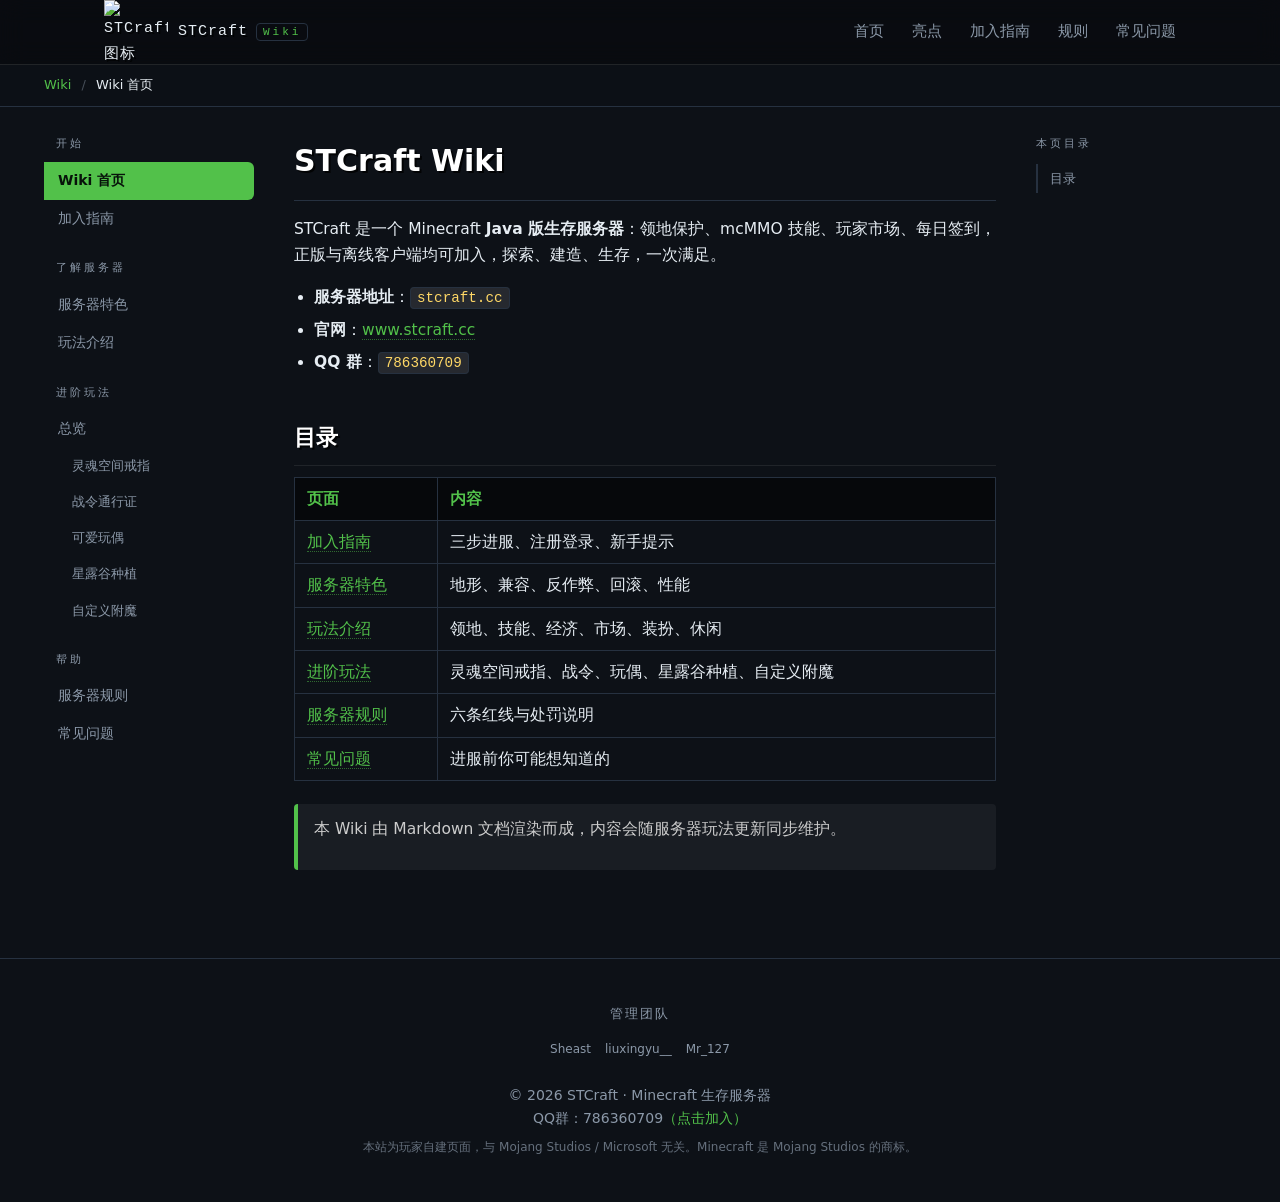
==== public/wiki.html @ 8837617e "重构站点架构：新增 Wiki 页面（Markdown 渲染），介绍内容迁移至 docs/*.md - 新增 wiki.html + js/wiki.js：hash 路由、marked 解析（含内置降级" ====
<!DOCTYPE html>
<html lang="zh-CN">
<head>
  <meta charset="UTF-8">
  <meta name="viewport" content="width=device-width, initial-scale=1.0">
  <title>Wiki — STCraft 服务器百科</title>
  <meta name="description" content="STCraft 服务器百科：加入指南、服务器特色、玩法介绍、进阶系统、规则与常见问题。">
  <link rel="icon" type="image/svg+xml" href="images/4.png">
  <link rel="stylesheet" href="css/style.css">
</head>
<body class="wiki-body">

  <!-- ============ 导航栏 ============ -->
  <header class="nav" id="top">
    <div class="container nav-inner">
      <a class="brand" href="index.html">
        <img class="brand-icon" src="images/4.png" alt="STCraft 图标" width="64" height="64">
        <span class="brand-text">STCraft<span class="brand-sub">Wiki</span></span>
      </a>
      <nav class="nav-links" id="navLinks">
        <a href="index.html">首页</a>
        <a href="index.html#highlights">亮点</a>
        <a href="#start">加入指南</a>
        <a href="#rules">规则</a>
        <a href="#faq">常见问题</a>
      </nav>
      <button class="nav-toggle" id="navToggle" aria-label="打开菜单">&#9776;</button>
    </div>
  </header>

  <!-- ============ 移动端工具条 ============ -->
  <div class="wiki-toolbar">
    <div class="wiki-toolbar-inner">
      <button class="wiki-side-toggle" id="wikiSideToggle" aria-label="打开目录">目录</button>
      <nav class="wiki-crumb" id="wikiCrumb">Wiki</nav>
    </div>
  </div>

  <!-- ============ 主体 ============ -->
  <div class="wiki-layout">

    <!-- 侧边目录 -->
    <aside class="wiki-sidebar" id="wikiSidebar">
      <div class="wiki-side-group">
        <span class="wiki-side-title">开始</span>
        <a href="#index" data-doc="index">Wiki 首页</a>
        <a href="#start" data-doc="start">加入指南</a>
      </div>
      <div class="wiki-side-group">
        <span class="wiki-side-title">了解服务器</span>
        <a href="#features" data-doc="features">服务器特色</a>
        <a href="#gameplay" data-doc="gameplay">玩法介绍</a>
      </div>
      <div class="wiki-side-group">
        <span class="wiki-side-title">进阶玩法</span>
        <a href="#advanced" data-doc="advanced">总览</a>
        <a class="wiki-side-sub" href="#advanced/soulring">灵魂空间戒指</a>
        <a class="wiki-side-sub" href="#advanced/battlepass">战令通行证</a>
        <a class="wiki-side-sub" href="#advanced/plushies">可爱玩偶</a>
        <a class="wiki-side-sub" href="#advanced/crops">星露谷种植</a>
        <a class="wiki-side-sub" href="#advanced/enchants">自定义附魔</a>
      </div>
      <div class="wiki-side-group">
        <span class="wiki-side-title">帮助</span>
        <a href="#rules" data-doc="rules">服务器规则</a>
        <a href="#faq" data-doc="faq">常见问题</a>
      </div>
    </aside>

    <!-- 正文 -->
    <main class="wiki-main">
      <article class="markdown-body" id="wikiContent">
        <p>加载中…</p>
      </article>
    </main>

    <!-- 本页目录 -->
    <aside class="wiki-toc" id="wikiToc">
      <span class="wiki-toc-title">本页目录</span>
      <nav id="wikiTocNav"></nav>
    </aside>
  </div>

  <!-- ============ 页脚 ============ -->
  <footer class="footer wiki-footer">
    <div class="container">
      <div class="footer-team">
        <span class="footer-team-label">管理团队</span>
        <div class="team-avatars" id="teamAvatars"></div>
      </div>
      <div class="footer-meta">
        <p>&copy; <span id="year">2026</span> STCraft &middot; Minecraft 生存服务器</p>
        <p id="footerContact"></p>
        <p class="footer-note">本站为玩家自建页面，与 Mojang Studios / Microsoft 无关。Minecraft 是 Mojang Studios 的商标。</p>
      </div>
    </div>
  </footer>

  <script src="https://cdnjs.cloudflare.com/ajax/libs/marked/12.0.2/marked.min.js"></script>
  <script src="js/config.js"></script>
  <script src="js/main.js"></script>
  <script src="js/wiki.js"></script>
</body>
</html>
---- public/css/style.css ----
/* ============================================================
   STCraft 服务器官网样式
   深色 Minecraft 像素风主题
   ============================================================ */

@font-face {
  font-family: 'Minecraftia';
  src: url('../assets/Minecraftia-Regular.ttf') format('truetype');
  font-weight: normal;
  font-style: normal;
}

:root {
  --bg: #0d1117;
  --bg-alt: #0f1520;
  --card: #141b26;
  --card-hover: #1a2331;
  --border: #263140;
  --text: #e6edf3;
  --muted: #8b98a8;
  --green: #52c14a;
  --green-dark: #2f7a2b;
  --green-darker: #235c20;
  --gold: #f5c542;
  --red: #e5534b;
  --radius: 12px;
  --font-pixel: "Minecraftia", monospace;
  --font-body: system-ui, -apple-system, sans-serif;
}

* {
  margin: 0;
  padding: 0;
  box-sizing: border-box;
}

html {
  scroll-behavior: smooth;
  scroll-padding-top: 84px;
}

body {
  font-family: var(--font-body);
  background: #000;
  
  color: var(--text);
  line-height: 1.7;
  -webkit-font-smoothing: antialiased;
}

h1, h2, h3, .brand {
  text-shadow: 2px 2px 0px rgba(0,0,0,0.8);
}

img {
  max-width: 100%;
}

a {
  color: var(--green);
  text-decoration: none;
}

code {
  font-family: "SFMono-Regular", Consolas, "Liberation Mono", Menlo, monospace;
  background: rgba(255, 255, 255, 0.06);
  border: 1px solid var(--border);
  border-radius: 6px;
  padding: 2px 8px;
  font-size: 0.92em;
  color: #ffd866;
}

.container {
  max-width: 1120px;
  margin: 0 auto;
  padding: 0 24px;
}

.container-narrow {
  max-width: 820px;
}

/* ============ 导航栏 ============ */

.nav {
  position: fixed;
  top: 0;
  left: 0;
  right: 0;
  z-index: 100;
  background: rgba(0, 0, 0, 0.3) !important;
  backdrop-filter: blur(12px);
  -webkit-backdrop-filter: blur(12px);
  border-bottom: 1px solid rgba(255, 255, 255, 0.1) !important;
  transition: border-color 0.25s, background 0.25s;
}

.nav.scrolled {
  border-bottom-color: var(--border);
  background: rgba(13, 17, 23, 0.96);
}

.nav-inner {
  display: flex;
  align-items: center;
  justify-content: space-between;
  height: 64px;
}

.brand {
  display: flex;
  align-items: center;
  gap: 10px;
  color: var(--text);
  font-family: var(--font-pixel);
  font-size: 15px;
  letter-spacing: 1px;
}

.brand-icon {
  image-rendering: pixelated;
}

.nav-links {
  display: flex;
  gap: 28px;
}

.nav-links a {
  color: var(--muted);
  font-size: 15px;
  transition: color 0.2s;
}

.nav-links a:hover {
  color: var(--text);
}

.nav-toggle {
  display: none;
  background: none;
  border: 1px solid var(--border);
  border-radius: 8px;
  color: var(--text);
  font-size: 20px;
  padding: 4px 12px;
  cursor: pointer;
}

/* ============ 首屏 ============ */

.hero {
  position: relative;
  padding: 80px 0;
  overflow: hidden;
  text-align: center;
}



.hero-inner {
  position: relative;
}

.hero-badge {
  display: inline-flex;
  align-items: center;
  justify-content: center;
  text-align: center;
  padding: 6px 16px;
  border: 1px solid var(--border);
  border-radius: 999px;
  background: rgba(82, 193, 74, 0.08);
  color: var(--green);
  font-size: 13px;
  letter-spacing: 1px;
  margin-bottom: 28px;
}

.hero-title {
  font-family: var(--font-pixel);
  font-size: clamp(34px, 7vw, 64px);
  letter-spacing: 4px;
  background: linear-gradient(180deg, #a8e89a 0%, var(--green) 55%, var(--green-dark) 100%);
  -webkit-background-clip: text;
  background-clip: text;
  -webkit-text-fill-color: transparent;
  color: transparent;
  text-shadow: 0 6px 24px rgba(82, 193, 74, 0.25);
  margin-bottom: 22px;
}

.hero-slogan {
  color: var(--muted);
  font-size: 17px;
  max-width: 560px;
  margin: 0 auto 36px;
}

.hero-actions {
  display: flex;
  gap: 14px;
  justify-content: center;
  flex-wrap: wrap;
  margin-bottom: 34px;
}

/* ============ 按钮 ============ */

.btn {
  -webkit-appearance: none;
  appearance: none;
  outline: none;
  box-sizing: border-box;
  line-height: 1;
  text-decoration: none;
  display: inline-flex;
  align-items: center;
  justify-content: center;
  text-align: center;
  padding: 0px 24px 20px 24px;
  font-size: 16px;
  font-weight: 600;
  cursor: pointer;
  border-style: solid;
  border-width: 4px 4px 6px 4px;
  border-image-slice: 2 2 3 2 fill;
  border-image-source: url('../images/ui/button.png');
  background: none;
  border-radius: 0;
  color: #fff;
  font-family: var(--font-pixel);
  text-shadow: 2px 2px 0px #383838;
  image-rendering: pixelated;
  transition: transform 0.1s;
}

.btn-primary, .btn-ghost {
  box-shadow: none;
}

.btn:hover {
  border-image-source: url('../images/ui/button_highlighted.png');
  transform: translateY(-2px);
  color: #fff0a0;
}

.btn:active {
  transform: translateY(2px);
}

/* ============ 地址框 ============ */

.address-box {
  display: inline-flex;
  align-items: center;
  gap: 14px;
  padding: 12px 20px;
  background: var(--card);
  border: 1px solid var(--border);
  border-radius: var(--radius);
  cursor: pointer;
  transition: border-color 0.2s;
  user-select: none;
}

.address-box:hover {
  border-color: var(--green);
}

.address-label {
  color: var(--muted);
  font-size: 13px;
}

.address-box code {
  background: none;
  border: none;
  padding: 0;
  font-size: 16px;
  color: #ffd866;
}

.hero-contact {
  margin-top: 22px;
  display: flex;
  justify-content: center;
  align-items: center;
  gap: 16px;
  flex-wrap: wrap;
}

.contact-chip {
  display: inline-flex;
  align-items: center;
  gap: 6px;
  padding: 8px 18px;
  border: 1px solid var(--border);
  border-radius: 999px;
  background: rgba(82, 193, 74, 0.08);
  color: var(--text);
  font-size: 14px;
  transition: border-color 0.2s, background 0.2s;
}

.contact-chip:hover {
  border-color: var(--green);
  background: rgba(82, 193, 74, 0.16);
}

.qq-number {
  display: inline-flex;
  align-items: center;
  gap: 8px;
  color: var(--muted);
  font-size: 14px;
}

.qq-number code {
  font-size: 14px;
}

/* ============ 状态栏 ============ */

.status {
  padding: 26px 0 54px;
  background: transparent;
  
}

.status-grid {
  display: grid;
  grid-template-columns: repeat(4, 1fr);
  gap: 16px;
}

.status-card {
  background: #110211;
  border: 4px solid #2a0a2a;
  border-radius: 0;
  box-shadow: inset 0 0 0 2px #3c146e, inset 0 0 0 4px #1a053a, 0 4px 12px rgba(0,0,0,0.5);
  padding: 18px 20px;
  display: flex;
  flex-direction: column;
  gap: 6px;
  position: relative;
}

.status-card::before {
  content: "";
  position: absolute;
  inset: -8px;
  border: 4px solid #110211;
  pointer-events: none;
}

.status-label {
  color: var(--muted);
  font-size: 13px;
}

.status-value {
  font-size: 18px;
  font-weight: 700;
  display: flex;
  align-items: center;
  gap: 8px;
}

.pixel-text {
  font-family: var(--font-pixel);
}

.dot {
  width: 10px;
  height: 10px;
  border-radius: 50%;
  background: var(--muted);
  flex: none;
}

.dot.online {
  background: var(--green);
  box-shadow: 0 0 0 0 rgba(82, 193, 74, 0.6);
  animation: pulse 2s infinite;
}

.dot.offline {
  background: var(--red);
}

@keyframes pulse {
  0% { box-shadow: 0 0 0 0 rgba(82, 193, 74, 0.55); }
  70% { box-shadow: 0 0 0 9px rgba(82, 193, 74, 0); }
  100% { box-shadow: 0 0 0 0 rgba(82, 193, 74, 0); }
}

.status-note {
  margin-top: 14px;
  text-align: center;
  color: var(--muted);
  font-size: 12px;
}

/* ============ 通用 Section ============ */

.section {
  padding: 88px 0;
}

.section-alt {
  background: transparent;
}

.section-title {
  font-size: 30px;
  text-align: center;
  letter-spacing: 2px;
}

.section-title::after {
  content: "";
  display: block;
  width: 48px;
  height: 4px;
  margin: 14px auto 0;
  background: var(--green);
  border-radius: 2px;
  image-rendering: pixelated;
}

.section-subtitle {
  text-align: center;
  color: var(--muted);
  margin-top: 12px;
  margin-bottom: 44px;
}

/* ============ 卡片网格 ============ */

.grid {
  display: grid;
  gap: 18px;
}

.grid-3 {
  grid-template-columns: repeat(3, 1fr);
}

.grid-4 {
  grid-template-columns: repeat(4, 1fr);
}

.grid-5 {
  grid-template-columns: repeat(5, 1fr);
}

.grid-6 {
  grid-template-columns: repeat(6, 1fr);
}

.card {
  background: #7a7a7a;
  border-style: solid;
  border-width: 4px;
  border-color: #aaaaaa #373737 #373737 #aaaaaa;
  border-radius: 0;
  padding: 26px 22px;
  transition: transform 0.2s, background 0.2s;
  color: #f0f0f0;
  box-shadow: 4px 4px 0 rgba(0,0,0,0.4);
}

.card h3 {
  color: var(--green);
  text-shadow: 1px 1px 0px #222;
}
.card p {
  color: #ffffff;
}

.card:hover {
  transform: translateY(-4px);
  background: #8b8b8b;
}

.card-sm {
  padding: 22px 18px;
}

.card-icon {
  font-size: 30px;
  margin-bottom: 14px;
}

img.card-icon {
  height: 48px;
  width: auto;
  image-rendering: pixelated;
  image-rendering: crisp-edges;
  display: block;
}

.card-canvas {
  width: 64px;
  height: 64px;
  margin-bottom: 14px;
  position: relative;
}

.card-canvas canvas {
  width: 100%;
  height: 100%;
  image-rendering: pixelated;
  outline: none;
}

.card h3 {
  font-size: 17px;
  margin-bottom: 8px;
}

.card p {
  color: #ffffff;
  font-size: 14px;
}

/* ============ 加入指南 ============ */

.steps {
  display: flex;
  flex-direction: column;
  gap: 18px;
  max-width: 760px;
  margin: 0 auto;
}

.step {
  display: flex;
  gap: 20px;
  padding: 24px;
}

.step-num {
  flex: none;
  width: 44px;
  height: 44px;
  display: flex;
  align-items: center;
  justify-content: center;
  font-family: var(--font-pixel);
  font-size: 16px;
  color: #07130a;
  background: linear-gradient(180deg, #63cf5a, var(--green-dark));
  border-radius: 10px;
  box-shadow: 0 3px 0 var(--green-darker);
}

.step-body {
  flex: 1;
}

.step-body h3 {
  font-size: 17px;
  margin-bottom: 6px;
}

.step-body p {
  color: var(--muted);
  font-size: 14px;
}

.code-line {
  display: flex;
  align-items: center;
  gap: 10px;
  margin-top: 10px;
}

.code-line code {
  flex: 1;
  padding: 8px 12px;
}

.btn-copy {
  flex: none;
  background: rgba(255, 255, 255, 0.06);
  border: 1px solid var(--border);
  border-radius: 8px;
  color: var(--muted);
  font-size: 13px;
  padding: 7px 14px;
  cursor: pointer;
  font-family: var(--font-body);
  transition: color 0.2s, border-color 0.2s;
}

.btn-copy:hover {
  color: var(--text);
  border-color: var(--green);
}

.btn-copy.copied {
  color: var(--green);
  border-color: var(--green);
}

.tips {
  max-width: 760px;
  margin: 30px auto 0;
  background: rgba(245, 197, 66, 0.06);
  border: 1px solid rgba(245, 197, 66, 0.25);
  border-radius: var(--radius);
  padding: 22px 26px;
}

.tips h3 {
  font-size: 16px;
  margin-bottom: 10px;
  color: var(--gold);
}

.tips li {
  color: var(--muted);
  font-size: 14px;
  margin-left: 20px;
  margin-top: 4px;
}

/* ============ 规则 ============ */

.rules-list {
  max-width: 820px;
  margin: 0 auto;
  display: flex;
  flex-direction: column;
  gap: 12px;
}

.rule {
  display: flex;
  gap: 18px;
  align-items: baseline;
  padding: 18px 22px;
  font-size: 15px;
}

.rule-no {
  font-family: var(--font-pixel);
  font-size: 13px;
  color: var(--green);
  flex: none;
}

/* ============ FAQ ============ */

.faq-item {

  margin-bottom: 12px;
  overflow: hidden;
}

.faq-item summary {
  list-style: none;
  cursor: pointer;
  padding: 18px 22px;
  font-weight: 600;
  font-size: 15px;
  position: relative;
  padding-right: 52px;
  user-select: none;
}

.faq-item summary::-webkit-details-marker {
  display: none;
}

.faq-item summary::after {
  content: "+";
  position: absolute;
  right: 22px;
  top: 50%;
  transform: translateY(-50%);
  color: var(--green);
  font-size: 20px;
  transition: transform 0.2s;
}

.faq-item[open] summary::after {
  content: "−";
}


.faq-item p {
  padding: 0 22px 0px;
  color: var(--muted);
  font-size: 14px;
  max-height: 0;
  opacity: 0;
  overflow: hidden;
  transition: max-height 0.4s ease-out, opacity 0.3s ease-out, padding 0.3s ease-out;
}

.faq-item[open] p {
  padding: 0 22px 18px;
  max-height: 500px;
  opacity: 1;
}


/* ============ 页脚 ============ */

.footer {
  border-top: none;
  padding: 44px 0;
  background: transparent;
  
  text-align: center;
}

.footer-team {
  display: flex;
  flex-direction: column;
  align-items: center;
  gap: 14px;
  margin-bottom: 24px;
}

.footer-team-label {
  color: var(--muted);
  font-size: 13px;
  letter-spacing: 2px;
}

.team-avatars {
  display: flex;
  gap: 14px;
  flex-wrap: wrap;
  justify-content: center;
}

.team-member {
  display: flex;
  flex-direction: column;
  align-items: center;
  gap: 6px;
}

.team-member img {
  width: 48px;
  height: 48px;
  border-radius: 8px;
  border: 2px solid var(--border);
  image-rendering: pixelated;
  background: var(--card);
}

.team-member span {
  font-size: 12px;
  color: var(--muted);
}

.footer-meta p {
  color: var(--muted);
  font-size: 14px;
}

.footer-note {
  font-size: 12px !important;
  opacity: 0.7;
  margin-top: 6px;
}

/* ============ Toast 提示 ============ */

.toast {
  position: fixed;
  bottom: 34px;
  left: 50%;
  transform: translateX(-50%) translateY(20px);
  background: var(--card);
  border: 1px solid var(--green);
  color: var(--text);
  padding: 12px 24px;
  border-radius: 10px;
  font-size: 14px;
  opacity: 0;
  pointer-events: none;
  transition: opacity 0.25s, transform 0.25s;
  z-index: 200;
  box-shadow: 0 10px 30px rgba(0, 0, 0, 0.5);
}

.toast.show {
  opacity: 1;
  transform: translateX(-50%) translateY(0);
}

/* ============ 响应式 ============ */

@media (max-width: 960px) {
  .grid-4,
  .grid-5 {
    grid-template-columns: repeat(3, 1fr);
  }
  .status-grid {
    grid-template-columns: repeat(2, 1fr);
  }
}

@media (max-width: 860px) {
  .nav-toggle {
    display: block;
  }
  .nav-links {
    position: fixed;
    top: 64px;
    left: 0;
    right: 0;
    flex-direction: column;
    gap: 0;
    background: rgba(13, 17, 23, 0.98);
    border-bottom: 1px solid var(--border);
    padding: 8px 0;
    display: none;
  }
  .nav-links.open {
    display: flex;
  }
  .nav-links a {
    padding: 14px 24px;
    border-top: 1px solid rgba(255, 255, 255, 0.04);
  }
}

@media (max-width: 720px) {
  .grid-3,
  .grid-4,
  .grid-5 {
    grid-template-columns: repeat(2, 1fr);
  }
  .hero {
    padding: 130px 0 80px;
  }
  .section {
    padding: 64px 0;
  }
  .step {
    flex-direction: column;
    gap: 14px;
  }
}

@media (max-width: 480px) {
  .grid-3,
  .grid-4,
  .grid-5 {
    grid-template-columns: 1fr;
  }
  .status-grid {
    grid-template-columns: 1fr;
  }
  .hero-actions .btn {
  -webkit-appearance: none;
  appearance: none;
  outline: none;
    width: 100%;
  }
  .address-box {
    flex-direction: column;
    gap: 4px;
  }
}

/* ============ 全屏背景系统 ============ */
#bg-container {
  position: fixed;
  top: 0;
  left: 0;
  width: 100%;
  height: 100%;
  z-index: -2;
  pointer-events: none;
}

.bg-layer {
  position: absolute;
  top: 0;
  left: 0;
  width: 100%;
  height: 100%;
  background-size: cover;
  background-position: center;
  background-repeat: no-repeat;
  opacity: 0;
  transition: opacity 0.8s ease-in-out;
}

.bg-layer.active {
  opacity: 1;
}

#bg-overlay {
  position: absolute;
  top: 0;
  left: 0;
  width: 100%;
  height: 100%;
  background: rgba(0, 0, 0, 0.4);
  z-index: 1;
}

/* Scroll Snap */
html {
  
}

.snap-section {
  
  min-height: 100vh;
  display: flex;
  flex-direction: column;
  justify-content: center;
  align-items: center;
}

.snap-section > .container {
  width: 100%;
}

.nav-links a.active {
  color: var(--green);
  font-weight: bold;
  text-shadow: 0 0 8px rgba(82, 193, 74, 0.6);
}

.glass-panel {
  background: rgba(0, 0, 0, 0.6);
  backdrop-filter: blur(16px);
  -webkit-backdrop-filter: blur(16px);
  border: 1px solid rgba(255, 255, 255, 0.15);
  border-radius: 12px;
  padding: 24px;
  color: #fff;
  box-shadow: 0 8px 32px rgba(0,0,0,0.3);
}

details.glass-panel {
  margin-bottom: 16px;
}
details.glass-panel summary {
  cursor: pointer;
  font-weight: bold;
  font-size: 1.1em;
  outline: none;
}
details.glass-panel p {
  margin-top: 16px;
  color: #ccc;
}


/* ============ 自定义附魔 ============ */

.enchant-container {
  display: flex;
  flex-direction: row;
  height: 60vh;
  margin-top: 20px;
  overflow: hidden;
  padding: 0;
}

.enchant-tabs {
  list-style: none;
  width: 200px;
  background: rgba(0, 0, 0, 0.4);
  border-right: 1px solid var(--border);
  overflow-y: auto;
}

.enchant-tabs li {
  padding: 16px 20px;
  cursor: pointer;
  color: var(--muted);
  font-weight: bold;
  border-bottom: 1px solid rgba(255,255,255,0.05);
  transition: all 0.2s;
}

.enchant-tabs li:hover {
  background: rgba(255, 255, 255, 0.1);
  color: #fff;
}

.enchant-tabs li.active {
  background: var(--green);
  color: #000;
  text-shadow: none;
}

.enchant-content {
  flex: 1;
  overflow-y: auto;
  padding: 20px;
}

.enchant-table {
  width: 100%;
  border-collapse: collapse;
  color: #fff;
}

.enchant-table th, .enchant-table td {
  padding: 12px;
  border: 1px solid var(--border);
  text-align: left;
}

.enchant-table th {
  background: rgba(0, 0, 0, 0.6);
  font-weight: bold;
  color: var(--green);
}

.enchant-table tr:nth-child(even) {
  background: rgba(255, 255, 255, 0.05);
}

.enchant-table tr:hover {
  background: rgba(255, 255, 255, 0.1);
}

@media (max-width: 768px) {
  .enchant-container {
    flex-direction: column;
  }
  .enchant-tabs {
    width: 100%;
    display: flex;
    overflow-x: auto;
    border-right: none;
    border-bottom: 1px solid var(--border);
  }
  .enchant-tabs li {
    white-space: nowrap;
    border-bottom: none;
    border-right: 1px solid rgba(255,255,255,0.05);
  }
}


/* ============ 模态框与点击卡片 ============ */

.clickable-card {
  cursor: pointer;
  position: relative;
}
.clickable-card::after {
  content: "点击查看";
  position: absolute;
  bottom: 12px;
  right: 16px;
  font-size: 12px;
  color: var(--green);
  opacity: 0;
  transition: opacity 0.2s;
}
.clickable-card:hover::after {
  opacity: 1;
}

.modal-overlay {
  position: fixed;
  top: 0; left: 0; width: 100vw; height: 100vh;
  background: rgba(0, 0, 0, 0.7);
  backdrop-filter: blur(8px);
  -webkit-backdrop-filter: blur(8px);
  z-index: 9999;
  display: flex;
  align-items: center;
  justify-content: center;
  opacity: 0;
  pointer-events: none;
  transition: opacity 0.3s;
}
.modal-overlay.show {
  opacity: 1;
  pointer-events: auto;
}

.modal-box {
  width: 90%;
  max-width: 900px;
  max-height: 85vh;
  background: rgba(20, 20, 20, 0.85);
  border: 1px solid var(--border);
  border-radius: 8px;
  padding: 0;
  position: relative;
  display: none;
  flex-direction: column;
}
.modal-box.active {
  display: flex;
}

.modal-close {
  position: absolute;
  top: 12px; right: 16px;
  background: none; border: none;
  color: #aaa;
  font-size: 28px;
  cursor: pointer;
  z-index: 10;
  transition: color 0.2s;
}
.modal-close:hover {
  color: #fff;
}

.modal-title {
  padding: 20px 24px;
  border-bottom: 1px solid rgba(255,255,255,0.1);
  margin: 0;
  font-size: 20px;
  color: var(--green);
}

.modal-body {
  padding: 24px;
  overflow-y: auto;
  color: #e0e0e0;
  font-size: 15px;
  line-height: 1.6;
}

.markdown-body h1, .markdown-body h2, .markdown-body h3 {
  color: #fff;
  margin-top: 1.5em;
  margin-bottom: 0.5em;
}
.markdown-body h1:first-child, .markdown-body h2:first-child {
  margin-top: 0;
}
.markdown-body p {
  margin-bottom: 1em;
}
.markdown-body table {
  width: 100%;
  border-collapse: collapse;
  margin-bottom: 1.5em;
}
.markdown-body th, .markdown-body td {
  border: 1px solid var(--border);
  padding: 8px 12px;
  text-align: left;
}
.markdown-body th {
  background: rgba(0,0,0,0.5);
  color: var(--green);
}
.markdown-body blockquote {
  border-left: 4px solid var(--green);
  padding-left: 16px;
  margin: 0 0 16px 0;
  color: #ccc;
  background: rgba(255,255,255,0.05);
  padding: 12px 16px;
  border-radius: 4px;
}
.markdown-body hr {
  border: 0;
  border-top: 1px solid rgba(255,255,255,0.1);
  margin: 20px 0;
}
.markdown-body ul {
  padding-left: 20px;
  margin-bottom: 1em;
}

/* Adjust enchants container for modal */
#modal-enchants .enchant-container {
  height: 60vh;
  margin-top: 0;
  border-top: 1px solid rgba(255,255,255,0.1);
}

.markdown-body code {
  background: rgba(255, 255, 255, 0.1);
  padding: 2px 6px;
  border-radius: 4px;
  font-family: monospace;
}

/* ============ Wiki 页面 ============ */

.wiki-body {
  background: var(--bg);
}

.brand-sub {
  color: var(--green);
  font-size: 11px;
  letter-spacing: 3px;
  margin-left: 8px;
  padding: 2px 6px;
  border: 1px solid var(--border);
  border-radius: 4px;
  text-shadow: none;
}

.wiki-toolbar {
  position: sticky;
  top: 64px;
  z-index: 90;
  margin-top: 64px;
  background: rgba(13, 17, 23, 0.95);
  border-bottom: 1px solid var(--border);
  backdrop-filter: blur(8px);
}

.wiki-toolbar-inner {
  max-width: 1240px;
  margin: 0 auto;
  padding: 10px 24px;
  display: flex;
  align-items: center;
  gap: 14px;
}

.wiki-crumb {
  font-size: 13px;
  color: var(--muted);
}

.wiki-crumb a {
  color: var(--green);
}

.wiki-crumb .sep {
  opacity: 0.45;
  margin: 0 6px;
}

.wiki-crumb .now {
  color: var(--text);
}

.wiki-side-toggle {
  display: none;
  background: none;
  border: 1px solid var(--border);
  border-radius: 8px;
  color: var(--text);
  font-size: 13px;
  padding: 5px 14px;
  cursor: pointer;
}

.wiki-side-toggle:hover {
  border-color: var(--green);
  color: var(--green);
}

.wiki-layout {
  max-width: 1240px;
  margin: 0 auto;
  padding: 28px 24px 72px;
  display: grid;
  grid-template-columns: 210px minmax(0, 1fr) 200px;
  gap: 40px;
  align-items: start;
}

/* 侧栏 */

.wiki-sidebar {
  position: sticky;
  top: 122px;
  max-height: calc(100vh - 150px);
  overflow-y: auto;
}

.wiki-side-group {
  margin-bottom: 22px;
}

.wiki-side-title {
  display: block;
  font-size: 11px;
  letter-spacing: 3px;
  color: var(--muted);
  margin-bottom: 8px;
  padding-left: 12px;
}

.wiki-sidebar a {
  display: block;
  padding: 7px 12px;
  color: var(--muted);
  font-size: 14px;
  border-left: 2px solid transparent;
  border-radius: 0 6px 6px 0;
  transition: color 0.18s, background 0.18s;
}

.wiki-sidebar a:hover {
  color: #fff;
  background: rgba(255, 255, 255, 0.05);
}

.wiki-sidebar a.active {
  color: #07130a;
  background: var(--green);
  border-left-color: var(--green);
  font-weight: 600;
  text-shadow: none;
}

.wiki-sidebar a.wiki-side-sub {
  padding-left: 26px;
  font-size: 13px;
}

/* 正文 */

.wiki-main {
  min-width: 0;
}

.wiki-loading {
  color: var(--muted);
}

.wiki-main .markdown-body {
  font-size: 15.5px;
}

.wiki-main .markdown-body [id] {
  scroll-margin-top: 30px;
}

.wiki-main .markdown-body h1 {
  font-size: 30px;
  margin-top: 0;
  padding-bottom: 14px;
  border-bottom: 1px solid var(--border);
}

.wiki-main .markdown-body h2 {
  font-size: 22px;
  margin-top: 2em;
  padding-bottom: 8px;
  border-bottom: 1px solid rgba(255, 255, 255, 0.08);
}

.wiki-main .markdown-body h2:first-child {
  margin-top: 0;
}

.wiki-main .markdown-body h3 {
  font-size: 17px;
  color: var(--green);
}

.wiki-main .markdown-body li {
  margin-bottom: 6px;
}

.wiki-main .markdown-body ol {
  padding-left: 22px;
  margin-bottom: 1em;
}

.wiki-main .markdown-body li > ul,
.wiki-main .markdown-body li > ol {
  margin: 6px 0;
}

.wiki-main .markdown-body a {
  color: var(--green);
  border-bottom: 1px dotted rgba(82, 193, 74, 0.5);
}

.wiki-main .markdown-body a:hover {
  border-bottom-style: solid;
}

.wiki-main .markdown-body img {
  max-width: 100%;
  border-radius: 8px;
  border: 1px solid var(--border);
  margin: 6px 4px 14px;
}

.wiki-main .markdown-body h2 ~ .enchant-container {
  height: 70vh;
}

/* 本页目录 */

.wiki-toc {
  position: sticky;
  top: 122px;
  max-height: calc(100vh - 150px);
  overflow-y: auto;
  font-size: 13px;
}

.wiki-toc.is-empty {
  display: none;
}

.wiki-toc-title {
  display: block;
  font-size: 11px;
  letter-spacing: 3px;
  color: var(--muted);
  margin-bottom: 10px;
}

.wiki-toc nav a {
  display: block;
  padding: 5px 0 5px 12px;
  color: var(--muted);
  border-left: 2px solid var(--border);
  line-height: 1.5;
}

.wiki-toc nav a.is-sub {
  padding-left: 24px;
}

.wiki-toc nav a:hover {
  color: var(--green);
  border-left-color: var(--green);
}

.wiki-footer {
  border-top: 1px solid var(--border);
}

/* 响应式 */

@media (max-width: 1100px) {
  .wiki-layout {
    grid-template-columns: 200px minmax(0, 1fr);
  }
  .wiki-toc {
    display: none;
  }
}

@media (max-width: 860px) {
  .wiki-side-toggle {
    display: inline-block;
  }

  .wiki-toolbar {
    top: 64px;
  }

  .wiki-layout {
    grid-template-columns: minmax(0, 1fr);
    padding-top: 20px;
  }

  .wiki-sidebar {
    position: fixed;
    top: 107px;
    left: 0;
    bottom: 0;
    width: 264px;
    max-height: none;
    padding: 20px 16px;
    background: var(--bg);
    border-right: 1px solid var(--border);
    transform: translateX(-100%);
    transition: transform 0.25s ease;
    z-index: 95;
    overflow-y: auto;
  }

  .wiki-sidebar.open {
    transform: none;
    box-shadow: 8px 0 24px rgba(0, 0, 0, 0.5);
  }

  .wiki-main .markdown-body {
    font-size: 15px;
  }
}

/* ============ 首页：亮点卡片 / 玩法速览 / 加入条 ============ */

a.card-link {
  display: block;
  color: var(--text);
  transition: transform 0.2s, border-color 0.2s, background 0.2s;
}

a.card-link:hover {
  transform: translateY(-4px);
  border-color: var(--green);
  background: var(--card-hover);
}

.card-more {
  display: inline-block;
  margin-top: 12px;
  font-size: 13px;
  color: var(--green);
}

.chip-cloud {
  display: flex;
  flex-wrap: wrap;
  gap: 12px;
  justify-content: center;
  margin-top: 8px;
}

.chip {
  padding: 9px 18px;
  border: 1px solid var(--border);
  border-radius: 999px;
  background: rgba(0, 0, 0, 0.35);
  color: var(--text);
  font-size: 14px;
  transition: border-color 0.18s, color 0.18s, transform 0.18s;
}

.chip:hover {
  border-color: var(--green);
  color: var(--green);
  transform: translateY(-2px);
}

.chip-note {
  margin-top: 26px;
  text-align: center;
}

.chip-note a {
  color: var(--green);
  font-size: 15px;
}

.join-band {
  padding: 32px;
  display: flex;
  flex-direction: column;
  gap: 12px;
}

.join-step {
  display: flex;
  align-items: center;
  gap: 14px;
  margin-top: 8px;
}

.join-step-no {
  flex: none;
  width: 30px;
  height: 30px;
  display: flex;
  align-items: center;
  justify-content: center;
  border-radius: 50%;
  background: var(--green);
  color: #07130a;
  font-weight: bold;
  font-size: 14px;
  text-shadow: none;
}

.join-step-text {
  color: var(--text);
  font-size: 15px;
}

.join-band .code-line {
  margin-top: 0;
}

.join-more {
  align-self: flex-start;
  margin-top: 14px;
  color: var(--green);
  font-size: 15px;
  border-bottom: 1px dotted rgba(82, 193, 74, 0.5);
}

.join-more:hover {
  border-bottom-style: solid;
}

@media (max-width: 720px) {
  .join-band {
    padding: 22px 18px;
  }
  .chip {
    padding: 7px 14px;
    font-size: 13px;
  }
}
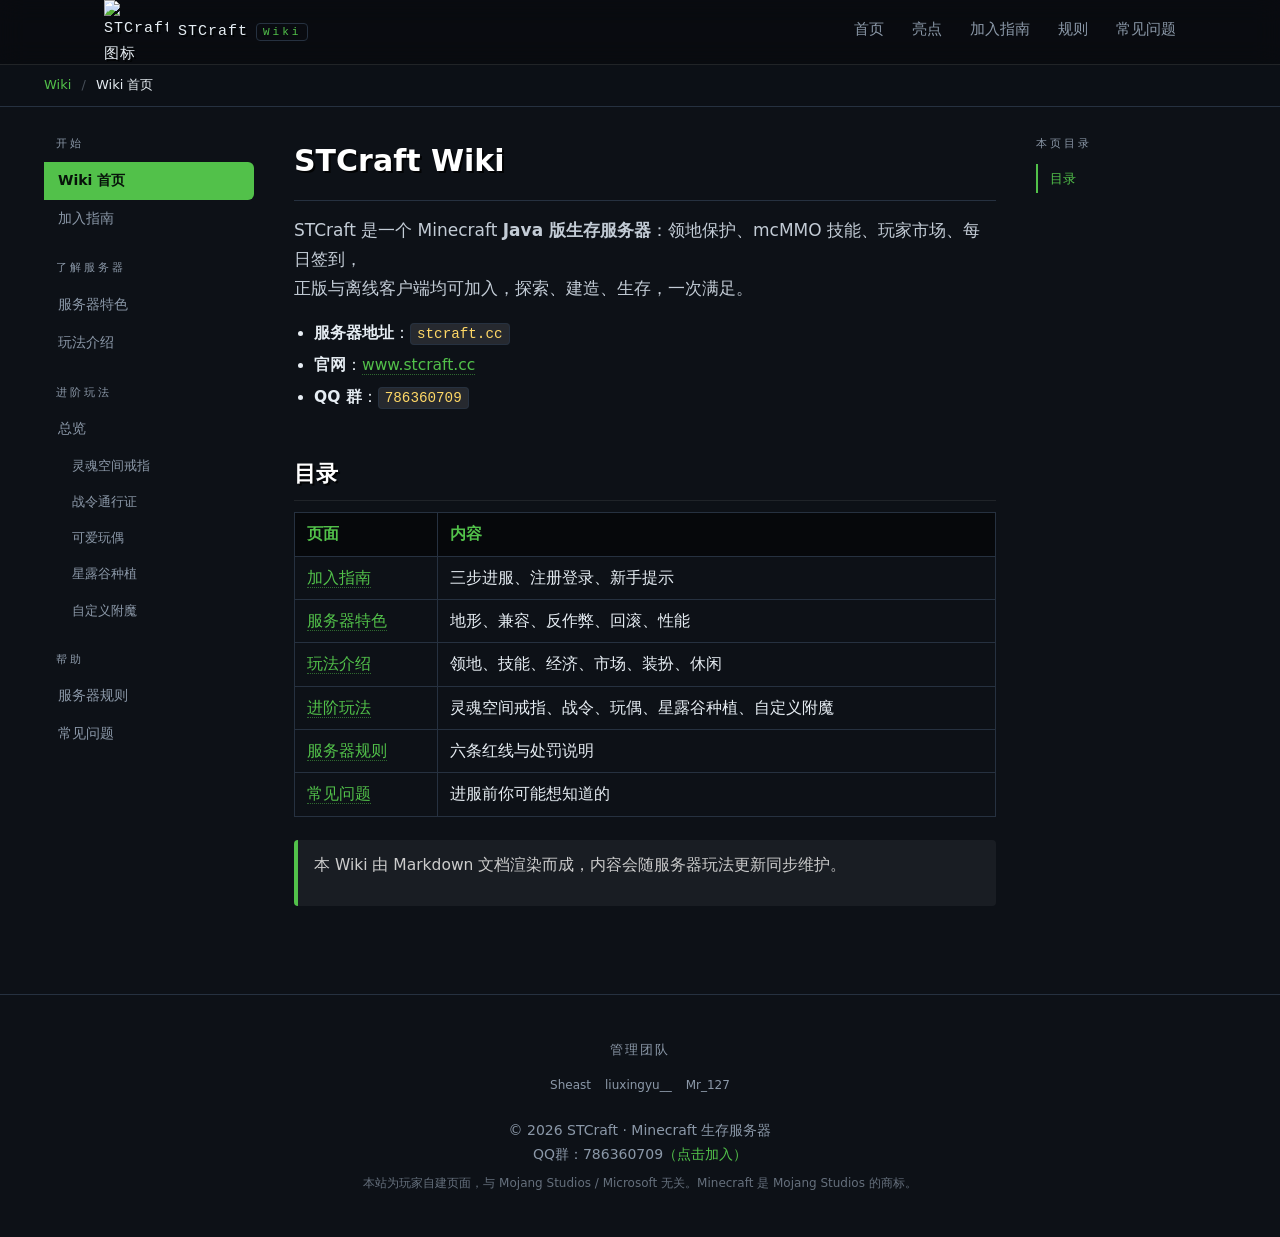
==== commit e481b6d2: "视觉精修与交互修复 优化： - 全站精修层：细滚动条、选区配色、焦点可见环、导航下划线指示、   在线状态呼吸点、卡片顶部高亮线、chips 填充式悬浮、加入条光晕 - Wiki 正文：首段 lead" ====
--- a/public/wiki.html
+++ b/public/wiki.html
@@ -5,6 +5,11 @@
   <meta name="viewport" content="width=device-width, initial-scale=1.0">
   <title>Wiki — STCraft 服务器百科</title>
   <meta name="description" content="STCraft 服务器百科：加入指南、服务器特色、玩法介绍、进阶系统、规则与常见问题。">
+  <meta property="og:title" content="STCraft Wiki — 服务器百科">
+  <meta property="og:description" content="加入指南、玩法介绍、进阶系统、规则与常见问题，一站式查询。">
+  <meta property="og:type" content="website">
+  <meta property="og:url" content="https://www.stcraft.cc/wiki.html">
+  <link rel="canonical" href="https://www.stcraft.cc/wiki.html">
   <link rel="icon" type="image/svg+xml" href="images/4.png">
   <link rel="stylesheet" href="css/style.css">
 </head>
--- a/public/css/style.css
+++ b/public/css/style.css
@@ -1607,3 +1607,275 @@
     font-size: 13px;
   }
 }
+
+/* ============ 2026-10 精修层：质感与可访问性 ============ */
+
+::selection {
+  background: rgba(82, 193, 74, 0.32);
+  color: #fff;
+}
+
+* {
+  scrollbar-width: thin;
+  scrollbar-color: #2b3644 transparent;
+}
+
+::-webkit-scrollbar {
+  width: 10px;
+  height: 10px;
+}
+
+::-webkit-scrollbar-track {
+  background: transparent;
+}
+
+::-webkit-scrollbar-thumb {
+  background: #2b3644;
+  border-radius: 6px;
+  border: 2px solid transparent;
+  background-clip: content-box;
+}
+
+::-webkit-scrollbar-thumb:hover {
+  background: #3b4a5e;
+  background-clip: content-box;
+}
+
+a:focus-visible,
+button:focus-visible,
+summary:focus-visible {
+  outline: 2px solid var(--green);
+  outline-offset: 3px;
+  border-radius: 4px;
+}
+
+/* 导航当前项指示条 */
+.nav-links a {
+  position: relative;
+  padding-bottom: 4px;
+}
+
+.nav-links a::after {
+  content: "";
+  position: absolute;
+  left: 0;
+  right: 0;
+  bottom: 0;
+  height: 2px;
+  background: var(--green);
+  transform: scaleX(0);
+  transform-origin: left;
+  transition: transform 0.22s ease;
+}
+
+.nav-links a:hover::after,
+.nav-links a.active::after {
+  transform: scaleX(1);
+}
+
+/* 首屏 */
+.hero-badge {
+  letter-spacing: 2px;
+}
+
+.hero-title {
+  letter-spacing: 6px;
+}
+
+.status-card {
+  position: relative;
+  overflow: hidden;
+}
+
+.status-card::after {
+  content: "";
+  position: absolute;
+  inset: 0 0 auto 0;
+  height: 1px;
+  background: linear-gradient(90deg, transparent, rgba(255, 255, 255, 0.18), transparent);
+}
+
+.dot.online {
+  box-shadow: 0 0 0 0 rgba(82, 193, 74, 0.55);
+  animation: dotPulse 2.4s ease-out infinite;
+}
+
+@keyframes dotPulse {
+  0% { box-shadow: 0 0 0 0 rgba(82, 193, 74, 0.5); }
+  70% { box-shadow: 0 0 0 9px rgba(82, 193, 74, 0); }
+  100% { box-shadow: 0 0 0 0 rgba(82, 193, 74, 0); }
+}
+
+/* 分区标题层级 */
+.section-title {
+  letter-spacing: 4px;
+}
+
+.section-subtitle {
+  letter-spacing: 1.5px;
+}
+
+/* 卡片顶部高亮线 + 图标统一 */
+.card {
+  position: relative;
+  overflow: hidden;
+}
+
+.card::before {
+  content: "";
+  position: absolute;
+  top: 0;
+  left: 0;
+  height: 2px;
+  width: 100%;
+  background: var(--green);
+  transform: scaleX(0);
+  transform-origin: left;
+  transition: transform 0.28s ease;
+}
+
+.card:hover::before {
+  transform: scaleX(1);
+}
+
+.card-icon {
+  image-rendering: pixelated;
+}
+
+/* 玩法速览 chips */
+.chip {
+  position: relative;
+  overflow: hidden;
+}
+
+.chip::before {
+  content: "";
+  position: absolute;
+  inset: 0;
+  background: var(--green);
+  transform: translateY(101%);
+  transition: transform 0.24s ease;
+  z-index: -1;
+}
+
+.chip:hover::before {
+  transform: translateY(0);
+}
+
+.chip:hover {
+  color: #07130a;
+  border-color: var(--green);
+  text-shadow: none;
+}
+
+/* 加入条 */
+.join-band {
+  position: relative;
+}
+
+.join-band::before {
+  content: "";
+  position: absolute;
+  top: 0;
+  left: 24px;
+  right: 24px;
+  height: 1px;
+  background: linear-gradient(90deg, transparent, rgba(82, 193, 74, 0.6), transparent);
+}
+
+/* Wiki 正文精修 */
+.wiki-main .markdown-body > h1 + p {
+  font-size: 17px;
+  color: #c3ccd6;
+}
+
+.wiki-main .markdown-body tbody tr {
+  transition: background 0.15s;
+}
+
+.wiki-main .markdown-body tbody tr:hover {
+  background: rgba(255, 255, 255, 0.05);
+}
+
+.wiki-main .markdown-body pre {
+  background: rgba(0, 0, 0, 0.55);
+  border: 1px solid var(--border);
+  border-radius: 8px;
+  padding: 14px 16px;
+  overflow-x: auto;
+}
+
+.wiki-main .markdown-body pre code {
+  background: none;
+  border: 0;
+  padding: 0;
+  color: #b7e6b3;
+}
+
+.wiki-main .markdown-body h2,
+.wiki-main .markdown-body h3 {
+  transition: color 0.15s;
+}
+
+.wiki-loading {
+  animation: fadeBlink 1.2s ease-in-out infinite;
+}
+
+@keyframes fadeBlink {
+  0%, 100% { opacity: 0.45; }
+  50% { opacity: 1; }
+}
+
+/* 本页目录当前节高亮 */
+.wiki-toc nav a.is-current {
+  color: var(--green);
+  border-left-color: var(--green);
+}
+
+/* 移动端抽屉遮罩 */
+.wiki-dim {
+  display: none;
+  position: fixed;
+  inset: 107px 0 0 0;
+  background: rgba(0, 0, 0, 0.55);
+  z-index: 94;
+}
+
+.wiki-dim.show {
+  display: block;
+}
+
+@media (max-width: 860px) {
+  .wiki-dim {
+    display: none;
+  }
+  .wiki-dim.show {
+    display: block;
+  }
+}
+
+/* 动画偏好尊重 */
+@media (prefers-reduced-motion: reduce) {
+  * {
+    animation-duration: 0.01ms !important;
+    animation-iteration-count: 1 !important;
+    transition-duration: 0.01ms !important;
+    scroll-behavior: auto !important;
+  }
+}
+
+/* chips 悬浮：改用直接过渡，避免伪元素层级问题 */
+.chip {
+  transition: background 0.2s ease, color 0.2s ease, border-color 0.2s ease, transform 0.18s ease;
+}
+
+.chip::before {
+  display: none;
+}
+
+.chip:hover {
+  background: var(--green);
+  color: #07130a;
+  border-color: var(--green);
+  text-shadow: none;
+}
